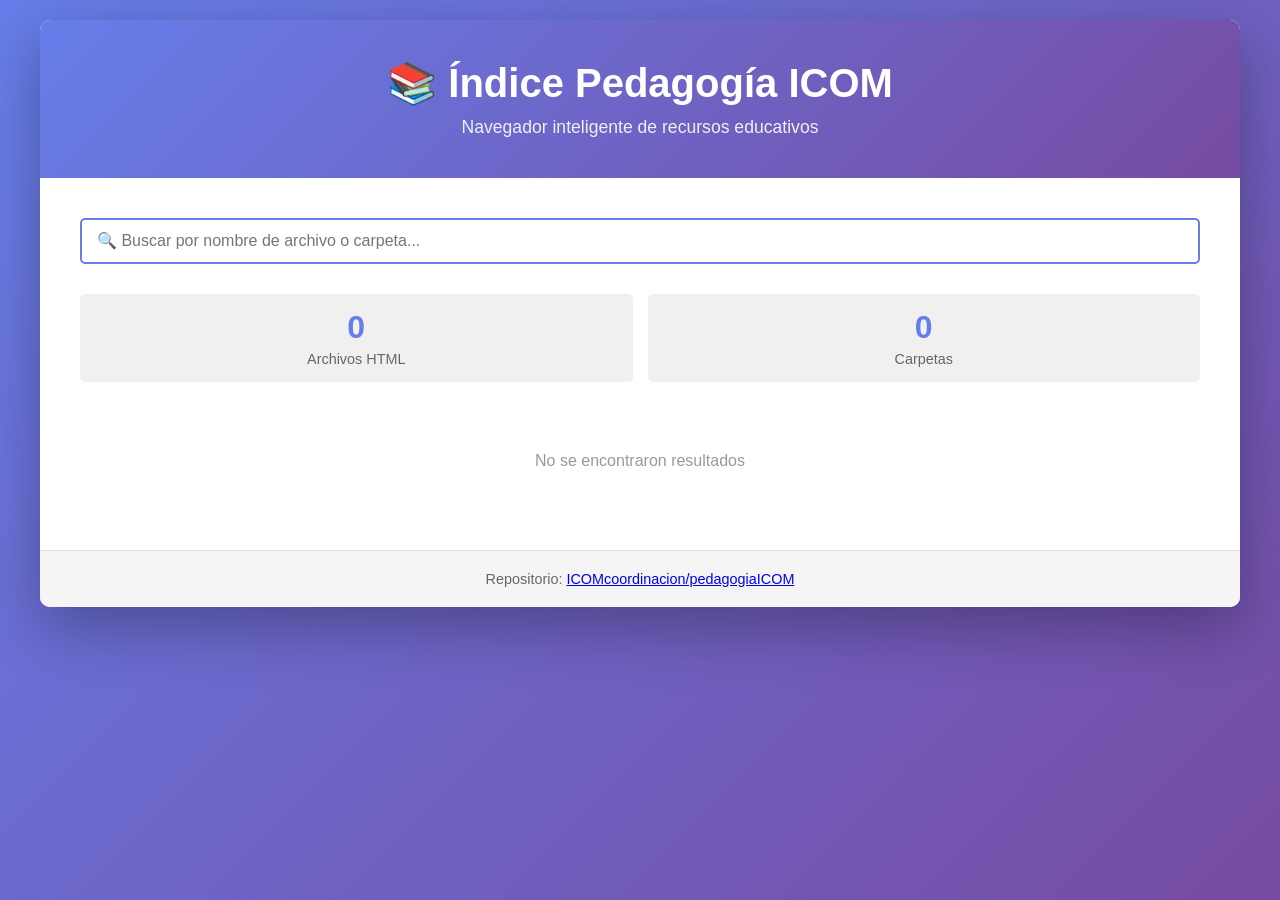
==== index.html @ f0fd4d26 "Create interactive index to browse HTML files" ====
<!DOCTYPE html>
<html lang="es">
<head>
    <meta charset="UTF-8">
    <meta name="viewport" content="width=device-width, initial-scale=1.0">
    <title>Índice - Pedagogía ICOM</title>
    <style>
        * {
            margin: 0;
            padding: 0;
            box-sizing: border-box;
        }

        body {
            font-family: 'Segoe UI', Tahoma, Geneva, Verdana, sans-serif;
            background: linear-gradient(135deg, #667eea 0%, #764ba2 100%);
            min-height: 100vh;
            padding: 20px;
        }

        .container {
            max-width: 1200px;
            margin: 0 auto;
            background: white;
            border-radius: 10px;
            box-shadow: 0 20px 60px rgba(0, 0, 0, 0.3);
            overflow: hidden;
        }

        header {
            background: linear-gradient(135deg, #667eea 0%, #764ba2 100%);
            color: white;
            padding: 40px 20px;
            text-align: center;
        }

        header h1 {
            font-size: 2.5em;
            margin-bottom: 10px;
        }

        header p {
            font-size: 1.1em;
            opacity: 0.9;
        }

        .content {
            padding: 40px;
        }

        .search-box {
            margin-bottom: 30px;
        }

        .search-box input {
            width: 100%;
            padding: 12px 15px;
            font-size: 1em;
            border: 2px solid #667eea;
            border-radius: 5px;
            outline: none;
            transition: border-color 0.3s;
        }

        .search-box input:focus {
            border-color: #764ba2;
        }

        .stats {
            display: grid;
            grid-template-columns: repeat(auto-fit, minmax(200px, 1fr));
            gap: 15px;
            margin-bottom: 30px;
        }

        .stat-card {
            background: #f0f0f0;
            padding: 15px;
            border-radius: 5px;
            text-align: center;
        }

        .stat-card h3 {
            color: #667eea;
            font-size: 2em;
            margin-bottom: 5px;
        }

        .stat-card p {
            color: #666;
            font-size: 0.9em;
        }

        .folders-container {
            display: grid;
            grid-template-columns: repeat(auto-fill, minmax(300px, 1fr));
            gap: 20px;
        }

        .folder {
            background: #f9f9f9;
            border: 2px solid #e0e0e0;
            border-radius: 8px;
            overflow: hidden;
            transition: all 0.3s;
        }

        .folder:hover {
            border-color: #667eea;
            box-shadow: 0 5px 15px rgba(102, 126, 234, 0.2);
        }

        .folder-header {
            background: linear-gradient(135deg, #667eea 0%, #764ba2 100%);
            color: white;
            padding: 15px;
            font-weight: bold;
            cursor: pointer;
            display: flex;
            justify-content: space-between;
            align-items: center;
        }

        .folder-header:hover {
            opacity: 0.9;
        }

        .toggle-icon {
            transition: transform 0.3s;
        }

        .folder.collapsed .toggle-icon {
            transform: rotate(-90deg);
        }

        .folder-files {
            padding: 15px;
            max-height: 500px;
            overflow-y: auto;
        }

        .folder.collapsed .folder-files {
            display: none;
        }

        .file-item {
            padding: 10px 15px;
            margin-bottom: 8px;
            background: white;
            border-left: 4px solid #667eea;
            border-radius: 3px;
            cursor: pointer;
            transition: all 0.3s;
            display: flex;
            justify-content: space-between;
            align-items: center;
        }

        .file-item:hover {
            background: #f0f7ff;
            transform: translateX(5px);
            border-left-color: #764ba2;
        }

        .file-name {
            flex: 1;
            color: #333;
            font-weight: 500;
        }

        .file-icon {
            margin-right: 10px;
            color: #667eea;
        }

        .open-btn {
            background: #667eea;
            color: white;
            border: none;
            padding: 6px 12px;
            border-radius: 3px;
            cursor: pointer;
            font-size: 0.85em;
            transition: background 0.3s;
        }

        .open-btn:hover {
            background: #764ba2;
        }

        .loading {
            text-align: center;
            padding: 40px;
            color: #667eea;
        }

        .spinner {
            border: 4px solid #f3f3f3;
            border-top: 4px solid #667eea;
            border-radius: 50%;
            width: 40px;
            height: 40px;
            animation: spin 1s linear infinite;
            margin: 20px auto;
        }

        @keyframes spin {
            0% { transform: rotate(0deg); }
            100% { transform: rotate(360deg); }
        }

        .no-results {
            text-align: center;
            padding: 40px;
            color: #999;
        }

        .error {
            background: #fee;
            border: 1px solid #fcc;
            color: #c33;
            padding: 15px;
            border-radius: 5px;
            margin-bottom: 20px;
        }

        footer {
            background: #f5f5f5;
            padding: 20px;
            text-align: center;
            color: #666;
            border-top: 1px solid #e0e0e0;
            font-size: 0.9em;
        }

        @media (max-width: 768px) {
            .folders-container {
                grid-template-columns: 1fr;
            }

            header h1 {
                font-size: 1.8em;
            }
        }
    </style>
</head>
<body>
    <div class="container">
        <header>
            <h1>📚 Índice Pedagogía ICOM</h1>
            <p>Navegador inteligente de recursos educativos</p>
        </header>

        <div class="content">
            <div class="search-box">
                <input type="text" id="searchInput" placeholder="🔍 Buscar por nombre de archivo o carpeta...">
            </div>

            <div class="stats">
                <div class="stat-card">
                    <h3 id="totalFiles">-</h3>
                    <p>Archivos HTML</p>
                </div>
                <div class="stat-card">
                    <h3 id="totalFolders">-</h3>
                    <p>Carpetas</p>
                </div>
            </div>

            <div id="errorContainer"></div>

            <div id="loading" class="loading">
                <div class="spinner"></div>
                <p>Cargando archivos...</p>
            </div>

            <div id="foldersContainer" class="folders-container" style="display: none;"></div>
            <div id="noResults" class="no-results" style="display: none;">
                No se encontraron resultados
            </div>
        </div>

        <footer>
            <p>Repositorio: <a href="https://github.com/ICOMcoordinacion/pedagogiaICOM" target="_blank">ICOMcoordinacion/pedagogiaICOM</a></p>
        </footer>
    </div>

    <script>
        const API_BASE = 'https://api.github.com/repos/ICOMcoordinacion/pedagogiaICOM';
        const RAW_BASE = 'https://raw.githubusercontent.com/ICOMcoordinacion/pedagogiaICOM/main';
        const htmlFiles = {};
        let allFiles = [];

        // Función para obtener archivos recursivamente
        async function getHtmlFiles(path = '') {
            try {
                const url = `${API_BASE}/contents${path ? '/' + path : ''}`;
                const response = await fetch(url);
                
                if (!response.ok) {
                    throw new Error(`Error: ${response.status}`);
                }

                const items = await response.json();

                for (const item of items) {
                    if (item.type === 'file' && item.name.endsWith('.html')) {
                        const folder = path || 'Raíz';
                        if (!htmlFiles[folder]) {
                            htmlFiles[folder] = [];
                        }
                        htmlFiles[folder].push({
                            name: item.name,
                            path: item.path,
                            url: item.html_url
                        });
                        allFiles.push({
                            folder: folder,
                            name: item.name,
                            path: item.path,
                            url: item.html_url
                        });
                    } else if (item.type === 'dir') {
                        await getHtmlFiles(item.path);
                    }
                }
            } catch (error) {
                console.error('Error fetching files:', error);
            }
        }

        // Renderizar carpetas y archivos
        function renderFolders(filesToRender = htmlFiles) {
            const container = document.getElementById('foldersContainer');
            container.innerHTML = '';

            let hasFiles = false;

            for (const [folder, files] of Object.entries(filesToRender)) {
                if (files.length === 0) continue;
                hasFiles = true;

                const folderDiv = document.createElement('div');
                folderDiv.className = 'folder';
                folderDiv.innerHTML = `
                    <div class="folder-header">
                        <span>📁 ${folder}</span>
                        <span class="toggle-icon">▼</span>
                    </div>
                    <div class="folder-files">
                        ${files.map(file => `
                            <div class="file-item">
                                <div class="file-name">
                                    <span class="file-icon">📄</span>${file.name}
                                </div>
                                <button class="open-btn" onclick="window.open('${RAW_BASE}/${file.path}', '_blank')">
                                    Abrir
                                </button>
                            </div>
                        `).join('')}
                    </div>
                `;

                folderDiv.querySelector('.folder-header').addEventListener('click', function() {
                    folderDiv.classList.toggle('collapsed');
                });

                container.appendChild(folderDiv);
            }

            document.getElementById('loading').style.display = 'none';
            document.getElementById('foldersContainer').style.display = hasFiles ? 'grid' : 'none';
            document.getElementById('noResults').style.display = hasFiles ? 'none' : 'block';

            // Actualizar estadísticas
            document.getElementById('totalFolders').textContent = Object.keys(filesToRender).filter(f => Object.keys(filesToRender[f]).length > 0).length;
            document.getElementById('totalFiles').textContent = Object.values(filesToRender).reduce((sum, files) => sum + files.length, 0);
        }

        // Búsqueda
        document.getElementById('searchInput').addEventListener('input', function(e) {
            const query = e.target.value.toLowerCase();

            if (!query) {
                renderFolders(htmlFiles);
                return;
            }

            const filtered = {};
            for (const file of allFiles) {
                if (file.name.toLowerCase().includes(query) || file.folder.toLowerCase().includes(query)) {
                    if (!filtered[file.folder]) {
                        filtered[file.folder] = [];
                    }
                    filtered[file.folder].push({
                        name: file.name,
                        path: file.path,
                        url: file.url
                    });
                }
            }

            renderFolders(filtered);
        });

        // Inicializar
        getHtmlFiles().then(() => {
            renderFolders();
        });
    </script>
</body>
</html>
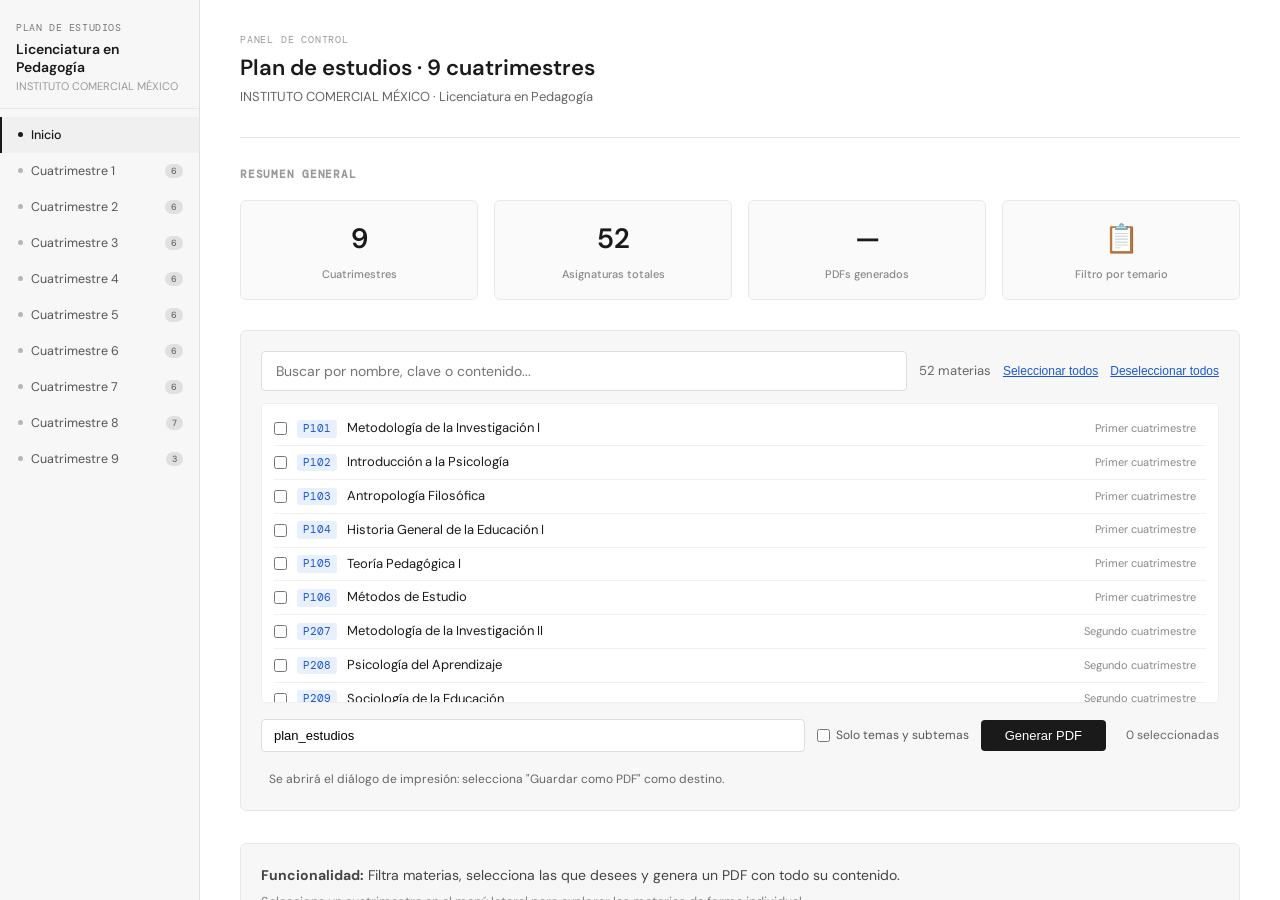
==== commit 773b2e29: "Add files via upload" ====
--- a/index.html
+++ b/index.html
@@ -1,412 +1,56 @@
 <!DOCTYPE html>
 <html lang="es">
 <head>
-    <meta charset="UTF-8">
-    <meta name="viewport" content="width=device-width, initial-scale=1.0">
-    <title>Índice - Pedagogía ICOM</title>
-    <style>
-        * {
-            margin: 0;
-            padding: 0;
-            box-sizing: border-box;
-        }
-
-        body {
-            font-family: 'Segoe UI', Tahoma, Geneva, Verdana, sans-serif;
-            background: linear-gradient(135deg, #667eea 0%, #764ba2 100%);
-            min-height: 100vh;
-            padding: 20px;
-        }
-
-        .container {
-            max-width: 1200px;
-            margin: 0 auto;
-            background: white;
-            border-radius: 10px;
-            box-shadow: 0 20px 60px rgba(0, 0, 0, 0.3);
-            overflow: hidden;
-        }
-
-        header {
-            background: linear-gradient(135deg, #667eea 0%, #764ba2 100%);
-            color: white;
-            padding: 40px 20px;
-            text-align: center;
-        }
-
-        header h1 {
-            font-size: 2.5em;
-            margin-bottom: 10px;
-        }
-
-        header p {
-            font-size: 1.1em;
-            opacity: 0.9;
-        }
-
-        .content {
-            padding: 40px;
-        }
-
-        .search-box {
-            margin-bottom: 30px;
-        }
-
-        .search-box input {
-            width: 100%;
-            padding: 12px 15px;
-            font-size: 1em;
-            border: 2px solid #667eea;
-            border-radius: 5px;
-            outline: none;
-            transition: border-color 0.3s;
-        }
-
-        .search-box input:focus {
-            border-color: #764ba2;
-        }
-
-        .stats {
-            display: grid;
-            grid-template-columns: repeat(auto-fit, minmax(200px, 1fr));
-            gap: 15px;
-            margin-bottom: 30px;
-        }
-
-        .stat-card {
-            background: #f0f0f0;
-            padding: 15px;
-            border-radius: 5px;
-            text-align: center;
-        }
-
-        .stat-card h3 {
-            color: #667eea;
-            font-size: 2em;
-            margin-bottom: 5px;
-        }
-
-        .stat-card p {
-            color: #666;
-            font-size: 0.9em;
-        }
-
-        .folders-container {
-            display: grid;
-            grid-template-columns: repeat(auto-fill, minmax(300px, 1fr));
-            gap: 20px;
-        }
-
-        .folder {
-            background: #f9f9f9;
-            border: 2px solid #e0e0e0;
-            border-radius: 8px;
-            overflow: hidden;
-            transition: all 0.3s;
-        }
-
-        .folder:hover {
-            border-color: #667eea;
-            box-shadow: 0 5px 15px rgba(102, 126, 234, 0.2);
-        }
-
-        .folder-header {
-            background: linear-gradient(135deg, #667eea 0%, #764ba2 100%);
-            color: white;
-            padding: 15px;
-            font-weight: bold;
-            cursor: pointer;
-            display: flex;
-            justify-content: space-between;
-            align-items: center;
-        }
-
-        .folder-header:hover {
-            opacity: 0.9;
-        }
-
-        .toggle-icon {
-            transition: transform 0.3s;
-        }
-
-        .folder.collapsed .toggle-icon {
-            transform: rotate(-90deg);
-        }
-
-        .folder-files {
-            padding: 15px;
-            max-height: 500px;
-            overflow-y: auto;
-        }
-
-        .folder.collapsed .folder-files {
-            display: none;
-        }
-
-        .file-item {
-            padding: 10px 15px;
-            margin-bottom: 8px;
-            background: white;
-            border-left: 4px solid #667eea;
-            border-radius: 3px;
-            cursor: pointer;
-            transition: all 0.3s;
-            display: flex;
-            justify-content: space-between;
-            align-items: center;
-        }
-
-        .file-item:hover {
-            background: #f0f7ff;
-            transform: translateX(5px);
-            border-left-color: #764ba2;
-        }
-
-        .file-name {
-            flex: 1;
-            color: #333;
-            font-weight: 500;
-        }
-
-        .file-icon {
-            margin-right: 10px;
-            color: #667eea;
-        }
-
-        .open-btn {
-            background: #667eea;
-            color: white;
-            border: none;
-            padding: 6px 12px;
-            border-radius: 3px;
-            cursor: pointer;
-            font-size: 0.85em;
-            transition: background 0.3s;
-        }
-
-        .open-btn:hover {
-            background: #764ba2;
-        }
-
-        .loading {
-            text-align: center;
-            padding: 40px;
-            color: #667eea;
-        }
-
-        .spinner {
-            border: 4px solid #f3f3f3;
-            border-top: 4px solid #667eea;
-            border-radius: 50%;
-            width: 40px;
-            height: 40px;
-            animation: spin 1s linear infinite;
-            margin: 20px auto;
-        }
-
-        @keyframes spin {
-            0% { transform: rotate(0deg); }
-            100% { transform: rotate(360deg); }
-        }
-
-        .no-results {
-            text-align: center;
-            padding: 40px;
-            color: #999;
-        }
-
-        .error {
-            background: #fee;
-            border: 1px solid #fcc;
-            color: #c33;
-            padding: 15px;
-            border-radius: 5px;
-            margin-bottom: 20px;
-        }
-
-        footer {
-            background: #f5f5f5;
-            padding: 20px;
-            text-align: center;
-            color: #666;
-            border-top: 1px solid #e0e0e0;
-            font-size: 0.9em;
-        }
-
-        @media (max-width: 768px) {
-            .folders-container {
-                grid-template-columns: 1fr;
-            }
-
-            header h1 {
-                font-size: 1.8em;
-            }
-        }
-    </style>
+  <meta charset="UTF-8" />
+  <meta name="viewport" content="width=device-width, initial-scale=1.0" />
+  <title>Plan de estudios · Pedagogía</title>
+  <link rel="icon" href="https://github.com/ICOMcoordinacion/pedagogiaICOM/raw/c6e2937d768a2ba422888f55374ee7c01f853eaa/Icom.jpg" type="image/jpeg">
+  <link rel="preconnect" href="https://fonts.googleapis.com">
+  <link href="https://fonts.googleapis.com/css2?family=DM+Sans:wght@300;400;500;600&family=DM+Mono:wght@400;500&display=swap" rel="stylesheet">
+  <link rel="stylesheet" href="styles.css">
+  <!-- Estilos exclusivos de impresión/PDF: se aplican solo al imprimir -->
+  <link rel="stylesheet" href="print.css" media="print">
 </head>
 <body>
-    <div class="container">
-        <header>
-            <h1>📚 Índice Pedagogía ICOM</h1>
-            <p>Navegador inteligente de recursos educativos</p>
-        </header>
+<div class="shell">
 
-        <div class="content">
-            <div class="search-box">
-                <input type="text" id="searchInput" placeholder="🔍 Buscar por nombre de archivo o carpeta...">
-            </div>
+  <!-- SIDEBAR PRINCIPAL: Inicio + Cuatrimestres -->
+  <aside class="sidebar-principal">
+    <div class="sb-header">
+      <div class="sb-badge">Plan de estudios</div>
+      <div class="sb-title">Licenciatura en Pedagogía</div>
+      <div class="sb-subtitle">INSTITUTO COMERCIAL MÉXICO</div>
+    </div>
+    <nav class="sb-nav" id="navCuatrimestres"></nav>
+  </aside>
 
-            <div class="stats">
-                <div class="stat-card">
-                    <h3 id="totalFiles">-</h3>
-                    <p>Archivos HTML</p>
-                </div>
-                <div class="stat-card">
-                    <h3 id="totalFolders">-</h3>
-                    <p>Carpetas</p>
-                </div>
-            </div>
+  <!-- SIDEBAR SECUNDARIO: Materias del cuatrimestre activo -->
+  <aside class="sidebar-secundario hidden" id="sidebarSecundario">
+    <div class="sb-header">
+      <div class="sb-badge" id="secBadge">Materias</div>
+      <div class="sb-title" id="secTitle">Selecciona un cuatrimestre</div>
+      <div class="sb-subtitle" id="secSubtitle"></div>
+    </div>
+    <nav class="sb-nav" id="navMaterias">
+      <div class="placeholder-msg" style="padding:20px;font-size:13px;color:#aaa;">Selecciona un cuatrimestre<br>para ver sus materias</div>
+    </nav>
+  </aside>
 
-            <div id="errorContainer"></div>
+  <!-- PANEL PRINCIPAL -->
+  <main class="main" id="panelPrincipal">
+    <div class="placeholder-msg" style="margin-top:60px;">
+      <strong>Bienvenido al portal de asignaturas</strong><br>
+      Selecciona un cuatrimestre en el panel izquierdo y luego una materia.
+    </div>
+  </main>
 
-            <div id="loading" class="loading">
-                <div class="spinner"></div>
-                <p>Cargando archivos...</p>
-            </div>
+</div>
 
-            <div id="foldersContainer" class="folders-container" style="display: none;"></div>
-            <div id="noResults" class="no-results" style="display: none;">
-                No se encontraron resultados
-            </div>
-        </div>
+<!-- Contenedor de impresión: oculto en pantalla, print.css lo muestra al imprimir -->
+<div id="printRoot" style="display:none;"></div>
 
-        <footer>
-            <p>Repositorio: <a href="https://github.com/ICOMcoordinacion/pedagogiaICOM" target="_blank">ICOMcoordinacion/pedagogiaICOM</a></p>
-        </footer>
-    </div>
-
-    <script>
-        const API_BASE = 'https://api.github.com/repos/ICOMcoordinacion/pedagogiaICOM';
-        const RAW_BASE = 'https://raw.githubusercontent.com/ICOMcoordinacion/pedagogiaICOM/main';
-        const htmlFiles = {};
-        let allFiles = [];
-
-        // Función para obtener archivos recursivamente
-        async function getHtmlFiles(path = '') {
-            try {
-                const url = `${API_BASE}/contents${path ? '/' + path : ''}`;
-                const response = await fetch(url);
-                
-                if (!response.ok) {
-                    throw new Error(`Error: ${response.status}`);
-                }
-
-                const items = await response.json();
-
-                for (const item of items) {
-                    if (item.type === 'file' && item.name.endsWith('.html')) {
-                        const folder = path || 'Raíz';
-                        if (!htmlFiles[folder]) {
-                            htmlFiles[folder] = [];
-                        }
-                        htmlFiles[folder].push({
-                            name: item.name,
-                            path: item.path,
-                            url: item.html_url
-                        });
-                        allFiles.push({
-                            folder: folder,
-                            name: item.name,
-                            path: item.path,
-                            url: item.html_url
-                        });
-                    } else if (item.type === 'dir') {
-                        await getHtmlFiles(item.path);
-                    }
-                }
-            } catch (error) {
-                console.error('Error fetching files:', error);
-            }
-        }
-
-        // Renderizar carpetas y archivos
-        function renderFolders(filesToRender = htmlFiles) {
-            const container = document.getElementById('foldersContainer');
-            container.innerHTML = '';
-
-            let hasFiles = false;
-
-            for (const [folder, files] of Object.entries(filesToRender)) {
-                if (files.length === 0) continue;
-                hasFiles = true;
-
-                const folderDiv = document.createElement('div');
-                folderDiv.className = 'folder';
-                folderDiv.innerHTML = `
-                    <div class="folder-header">
-                        <span>📁 ${folder}</span>
-                        <span class="toggle-icon">▼</span>
-                    </div>
-                    <div class="folder-files">
-                        ${files.map(file => `
-                            <div class="file-item">
-                                <div class="file-name">
-                                    <span class="file-icon">📄</span>${file.name}
-                                </div>
-                                <button class="open-btn" onclick="window.open('${RAW_BASE}/${file.path}', '_blank')">
-                                    Abrir
-                                </button>
-                            </div>
-                        `).join('')}
-                    </div>
-                `;
-
-                folderDiv.querySelector('.folder-header').addEventListener('click', function() {
-                    folderDiv.classList.toggle('collapsed');
-                });
-
-                container.appendChild(folderDiv);
-            }
-
-            document.getElementById('loading').style.display = 'none';
-            document.getElementById('foldersContainer').style.display = hasFiles ? 'grid' : 'none';
-            document.getElementById('noResults').style.display = hasFiles ? 'none' : 'block';
-
-            // Actualizar estadísticas
-            document.getElementById('totalFolders').textContent = Object.keys(filesToRender).filter(f => Object.keys(filesToRender[f]).length > 0).length;
-            document.getElementById('totalFiles').textContent = Object.values(filesToRender).reduce((sum, files) => sum + files.length, 0);
-        }
-
-        // Búsqueda
-        document.getElementById('searchInput').addEventListener('input', function(e) {
-            const query = e.target.value.toLowerCase();
-
-            if (!query) {
-                renderFolders(htmlFiles);
-                return;
-            }
-
-            const filtered = {};
-            for (const file of allFiles) {
-                if (file.name.toLowerCase().includes(query) || file.folder.toLowerCase().includes(query)) {
-                    if (!filtered[file.folder]) {
-                        filtered[file.folder] = [];
-                    }
-                    filtered[file.folder].push({
-                        name: file.name,
-                        path: file.path,
-                        url: file.url
-                    });
-                }
-            }
-
-            renderFolders(filtered);
-        });
-
-        // Inicializar
-        getHtmlFiles().then(() => {
-            renderFolders();
-        });
-    </script>
+<script src="data.js"></script>
+<script src="pdf.js"></script>
+<script src="app.js"></script>
 </body>
 </html>
--- a/styles.css
+++ b/styles.css
@@ -0,0 +1,537 @@
+/* Estilos de la interfaz del plan de estudios
+   Paleta: acento azul #1a56db, texto #1a1a1a, bordes #e8e8e8/#f0f0f0
+   Tipografía: DM Sans (texto) y DM Mono (etiquetas, claves) */
+    @import url('https://fonts.googleapis.com/css2?family=DM+Sans:wght@300;400;500;600&family=DM+Mono:wght@400;500&display=swap');
+
+    * {
+      box-sizing: border-box;
+      margin: 0;
+      padding: 0;
+    }
+
+    body {
+      font-family: 'DM Sans', sans-serif;
+      background: #fff;
+      color: #1a1a1a;
+      font-size: 14px;
+      line-height: 1.6;
+    }
+
+    .shell {
+      display: flex;
+      height: 100vh;
+      overflow: hidden;
+    }
+
+    .sidebar-principal {
+      width: 200px;
+      min-width: 200px;
+      border-right: 1px solid #e0e0e0;
+      background: #f7f7f7;
+      display: flex;
+      flex-direction: column;
+      flex-shrink: 0;
+    }
+
+    .sidebar-secundario {
+      width: 260px;
+      min-width: 260px;
+      border-right: 1px solid #e8e8e8;
+      background: #fafafa;
+      display: flex;
+      flex-direction: column;
+      flex-shrink: 0;
+      transition: all 0.15s;
+      overflow: hidden;
+    }
+
+    .sidebar-secundario.hidden {
+      width: 0;
+      min-width: 0;
+      border: none;
+      padding: 0;
+      overflow: hidden;
+      opacity: 0;
+      pointer-events: none;
+    }
+
+    .sb-header {
+      padding: 20px 16px 12px;
+      border-bottom: 1px solid #e8e8e8;
+      position: relative;
+    }
+
+    .sb-badge {
+      font-family: 'DM Mono', monospace;
+      font-size: 10px;
+      color: #777;
+      letter-spacing: .06em;
+      text-transform: uppercase;
+      margin-bottom: 4px;
+    }
+
+    .sb-title {
+      font-size: 14px;
+      font-weight: 600;
+      color: #1a1a1a;
+      line-height: 1.3;
+    }
+
+    .sb-subtitle {
+      font-size: 11px;
+      color: #999;
+      margin-top: 2px;
+    }
+
+    .sb-nav {
+      padding: 8px 0;
+      flex: 1;
+      overflow-y: auto;
+    }
+
+    .nav-item {
+      display: flex;
+      align-items: center;
+      gap: 8px;
+      padding: 8px 16px;
+      cursor: pointer;
+      border-left: 2px solid transparent;
+      font-size: 12.5px;
+      color: #555;
+      transition: all .15s;
+    }
+
+    .nav-item:hover {
+      background: #f0f0f0;
+      color: #1a1a1a;
+    }
+
+    .nav-item.active {
+      border-left-color: #1a1a1a;
+      background: #f0f0f0;
+      color: #1a1a1a;
+      font-weight: 500;
+    }
+
+    .nav-dot {
+      width: 5px;
+      height: 5px;
+      border-radius: 50%;
+      background: currentColor;
+      opacity: .4;
+      flex-shrink: 0;
+    }
+
+    .nav-item.active .nav-dot {
+      opacity: 1;
+    }
+
+    .nav-item .badge-materias {
+      margin-left: auto;
+      background: #e0e0e0;
+      border-radius: 10px;
+      padding: 0 6px;
+      font-size: 9px;
+      color: #666;
+      font-weight: 500;
+    }
+
+    .sidebar-secundario .nav-item {
+      padding-left: 20px;
+      font-size: 12px;
+    }
+
+    .sidebar-secundario .nav-item .nav-dot {
+      background: #aaa;
+    }
+
+    .main {
+      flex: 1;
+      overflow-y: auto;
+      padding: 32px 40px;
+      background: #fff;
+    }
+
+    .tag {
+      display: inline-flex;
+      align-items: center;
+      padding: 2px 8px;
+      border-radius: 3px;
+      font-size: 11px;
+      font-weight: 500;
+      font-family: 'DM Mono', monospace;
+    }
+
+    .tag-clave {
+      background: #e8f0fe;
+      color: #1a56db;
+    }
+
+    .doc-header {
+      margin-bottom: 28px;
+      padding-bottom: 20px;
+      border-bottom: 1px solid #e8e8e8;
+    }
+
+    .doc-type {
+      font-family: 'DM Mono', monospace;
+      font-size: 10px;
+      color: #999;
+      letter-spacing: .08em;
+      text-transform: uppercase;
+      margin-bottom: 6px;
+    }
+
+    .doc-title {
+      font-size: 22px;
+      font-weight: 600;
+      line-height: 1.3;
+      margin-bottom: 4px;
+    }
+
+    .doc-sub {
+      font-size: 13px;
+      color: #666;
+      margin-bottom: 10px;
+    }
+
+    .meta-row {
+      display: flex;
+      flex-wrap: wrap;
+      gap: 16px;
+      margin-top: 12px;
+    }
+
+    .meta-item {
+      display: flex;
+      flex-direction: column;
+      gap: 2px;
+    }
+
+    .meta-label {
+      font-size: 10px;
+      color: #999;
+      text-transform: uppercase;
+      letter-spacing: .06em;
+      font-family: 'DM Mono', monospace;
+    }
+
+    .meta-val {
+      font-size: 13px;
+      font-weight: 500;
+    }
+
+    .section {
+      display: none;
+      animation: fadeIn .2s ease;
+    }
+
+    .section.active {
+      display: block;
+    }
+
+    @keyframes fadeIn {
+      from {
+        opacity: 0;
+        transform: translateY(4px);
+      }
+      to {
+        opacity: 1;
+        transform: translateY(0);
+      }
+    }
+
+    .section-title {
+      font-size: 11px;
+      font-weight: 600;
+      color: #999;
+      text-transform: uppercase;
+      letter-spacing: .07em;
+      font-family: 'DM Mono', monospace;
+      margin-bottom: 16px;
+    }
+
+    .card {
+      border: 1px solid #e8e8e8;
+      border-radius: 6px;
+      padding: 18px 20px;
+      margin-bottom: 14px;
+      position: relative;
+    }
+
+    .card-label {
+      font-size: 10px;
+      font-weight: 600;
+      text-transform: uppercase;
+      letter-spacing: .07em;
+      color: #999;
+      font-family: 'DM Mono', monospace;
+      margin-bottom: 6px;
+      display: flex;
+      justify-content: space-between;
+      align-items: center;
+    }
+
+    .copy-btn {
+      cursor: pointer;
+      font-size: 14px;
+      padding: 2px 6px;
+      border-radius: 4px;
+      transition: background 0.15s;
+      user-select: none;
+      opacity: 0.5;
+    }
+    .copy-btn:hover {
+      background: #e0e0e0;
+      opacity: 1;
+    }
+    .copy-btn.copied {
+      opacity: 1;
+      color: #15803d;
+    }
+
+    .card-body {
+      font-size: 13.5px;
+      color: #2a2a2a;
+      line-height: 1.65;
+    }
+
+    .card-body ul {
+      margin: 4px 0 4px 20px;
+      list-style: disc;
+    }
+
+    .card-body ul li {
+      margin-bottom: 2px;
+    }
+
+    .two-col {
+      display: grid;
+      grid-template-columns: 1fr 1fr;
+      gap: 16px;
+    }
+
+    .ft {
+      width: 100%;
+      border-collapse: collapse;
+      font-size: 12.5px;
+    }
+
+    .ft th {
+      text-align: left;
+      padding: 8px 12px;
+      background: #f5f5f5;
+      font-size: 10.5px;
+      font-weight: 600;
+      text-transform: uppercase;
+      letter-spacing: .05em;
+      color: #666;
+      border-bottom: 1px solid #e0e0e0;
+    }
+
+    .ft td {
+      padding: 9px 12px;
+      border-bottom: 1px solid #f0f0f0;
+      color: #333;
+      vertical-align: top;
+      line-height: 1.5;
+    }
+
+    .ft tr:last-child td {
+      border-bottom: none;
+    }
+
+    .pill {
+      display: inline-block;
+      padding: 1px 7px;
+      border-radius: 3px;
+      background: #f0f0f0;
+      font-family: 'DM Mono', monospace;
+      font-size: 10.5px;
+      color: #555;
+    }
+
+    .placeholder-msg {
+      padding: 40px 20px;
+      text-align: center;
+      color: #999;
+      font-size: 14px;
+    }
+
+    .placeholder-msg strong {
+      color: #666;
+    }
+
+    .dashboard-grid {
+      display: grid;
+      grid-template-columns: repeat(auto-fill, minmax(200px, 1fr));
+      gap: 16px;
+      margin-top: 12px;
+    }
+    .dashboard-card {
+      background: #fafafa;
+      border: 1px solid #e8e8e8;
+      border-radius: 6px;
+      padding: 16px;
+      text-align: center;
+    }
+    .dashboard-card .numero {
+      font-size: 28px;
+      font-weight: 600;
+      color: #1a1a1a;
+    }
+    .dashboard-card .etiqueta {
+      font-size: 11px;
+      color: #888;
+      font-weight: 500;
+      margin-top: 4px;
+    }
+
+    .filter-section {
+      margin-top: 30px;
+      padding: 20px;
+      background: #f7f7f7;
+      border-radius: 6px;
+      border: 1px solid #e8e8e8;
+    }
+    .filter-section .filter-input {
+      width: 100%;
+      padding: 10px 14px;
+      border: 1px solid #ddd;
+      border-radius: 4px;
+      font-size: 14px;
+      font-family: inherit;
+      margin-bottom: 16px;
+    }
+    .filter-section .filter-input:focus {
+      outline: none;
+      border-color: #1a1a1a;
+    }
+    .materia-item {
+      display: flex;
+      align-items: center;
+      gap: 10px;
+      padding: 6px 0;
+      border-bottom: 1px solid #f0f0f0;
+      font-size: 13px;
+    }
+    .materia-item .badge-clave {
+      font-family: 'DM Mono', monospace;
+      font-size: 11px;
+      color: #1a56db;
+      background: #e8f0fe;
+      padding: 0 6px;
+      border-radius: 3px;
+      min-width: 40px;
+      text-align: center;
+    }
+    .materia-item .nombre {
+      flex: 1;
+    }
+    .materia-item .cuatri {
+      color: #888;
+      font-size: 11px;
+      margin-right: 10px;
+    }
+    .pdf-actions {
+      margin-top: 16px;
+      display: flex;
+      flex-wrap: wrap;
+      gap: 12px;
+      align-items: center;
+    }
+    .pdf-actions input[type="text"] {
+      flex: 1;
+      min-width: 180px;
+      padding: 8px 12px;
+      border: 1px solid #ddd;
+      border-radius: 4px;
+      font-size: 13px;
+    }
+    .btn-pdf {
+      background: #1a1a1a;
+      color: #fff;
+      border: none;
+      padding: 8px 24px;
+      border-radius: 4px;
+      font-size: 13px;
+      font-weight: 500;
+      cursor: pointer;
+      transition: background 0.15s;
+    }
+    .btn-pdf:hover {
+      background: #333;
+    }
+    .btn-pdf:disabled {
+      opacity: 0.5;
+      cursor: not-allowed;
+    }
+    .seleccionadas-info {
+      font-size: 12px;
+      color: #666;
+      margin-left: 8px;
+    }
+    .select-all-btn {
+      background: none;
+      border: none;
+      color: #1a56db;
+      cursor: pointer;
+      font-size: 12px;
+      text-decoration: underline;
+    }
+    .select-all-btn:hover {
+      color: #0d3b8c;
+    }
+
+    ::-webkit-scrollbar {
+      width: 4px;
+    }
+    ::-webkit-scrollbar-thumb {
+      background: #ddd;
+      border-radius: 2px;
+    }
+
+    @media (max-width: 900px) {
+      .sidebar-principal {
+        width: 140px;
+        min-width: 140px;
+      }
+      .sidebar-secundario {
+        width: 200px;
+        min-width: 200px;
+      }
+      .main {
+        padding: 20px;
+      }
+      .two-col {
+        grid-template-columns: 1fr;
+      }
+    }
+
+    @media (max-width: 640px) {
+      .shell {
+        flex-direction: column;
+        height: auto;
+        overflow: visible;
+      }
+      .sidebar-principal,
+      .sidebar-secundario {
+        width: 100%;
+        min-width: unset;
+        border-right: none;
+        border-bottom: 1px solid #e8e8e8;
+        max-height: 200px;
+        overflow-y: auto;
+      }
+      .sidebar-secundario.hidden {
+        display: none;
+      }
+      .main {
+        overflow-y: visible;
+        height: auto;
+      }
+      .pdf-actions {
+        flex-direction: column;
+        align-items: stretch;
+      }
+    }
--- a/print.css
+++ b/print.css
@@ -0,0 +1,212 @@
+/* ============================================================
+   print.css — Estilos de impresión / generación de PDF
+   Se aplican solo durante la impresión (media="print" en el <link>).
+   Usa el motor de paginación nativo del navegador: @page, break-before,
+   break-inside avoid. Sin canvas, sin librerías externas: el navegador
+   pagina el contenido real, por lo que no hay cortes de texto ni hojas
+   en blanco espurias.
+   Paleta idéntica a la interfaz: acento #1a56db, texto #1a1a1a,
+   bordes #e8e8e8 / #f0f0f0, tipografías DM Sans / DM Mono.
+   ============================================================ */
+
+@page {
+  size: A4;
+  margin: 22mm 20mm;
+}
+
+/* Durante la impresión, oculta toda la interfaz y muestra solo el
+   documento generado en #printRoot */
+.shell { display: none !important; }
+
+#printRoot {
+  display: block !important;
+  font-family: 'DM Sans', Helvetica, Arial, sans-serif;
+  color: #1a1a1a;
+  line-height: 1.6;
+  font-size: 12.5px;
+  -webkit-print-color-adjust: exact;
+  print-color-adjust: exact;
+}
+
+/* ---------- Portada ---------- */
+.pr-portada {
+  display: flex;
+  flex-direction: column;
+  justify-content: center;
+  min-height: 233mm; /* alto de página menos márgenes (297 - 2*22mm ≈ 253mm; se deja margen de aire) */
+  break-after: page;
+}
+
+.pr-badge {
+  font-family: 'DM Mono', monospace;
+  font-size: 12px;
+  letter-spacing: .1em;
+  text-transform: uppercase;
+  color: #1a56db;
+  background: #e8f0fe;
+  display: inline-block;
+  padding: 5px 14px;
+  border-radius: 3px;
+  margin-bottom: 26px;
+  width: fit-content;
+}
+
+.pr-portada h1 {
+  font-size: 34px;
+  font-weight: 600;
+  line-height: 1.3;
+  margin-bottom: 10px;
+  max-width: 140mm;
+}
+
+.pr-portada .pr-inst {
+  font-size: 15px;
+  color: #666;
+  margin-bottom: 44px;
+}
+
+.pr-portada .pr-meta {
+  border-top: 1px solid #e0e0e0;
+  padding-top: 16px;
+  margin-bottom: 34px;
+  font-size: 11.5px;
+  color: #888;
+  font-family: 'DM Mono', monospace;
+}
+.pr-portada .pr-meta div { margin-bottom: 5px; }
+
+.pr-toc-title {
+  font-family: 'DM Mono', monospace;
+  font-size: 10.5px;
+  font-weight: 600;
+  letter-spacing: .07em;
+  text-transform: uppercase;
+  color: #999;
+  margin-bottom: 8px;
+}
+
+.pr-toc-item {
+  display: flex;
+  justify-content: space-between;
+  gap: 14px;
+  padding: 7px 0;
+  border-bottom: 1px solid #f0f0f0;
+  font-size: 12.5px;
+  break-inside: avoid;
+}
+.pr-toc-item .num {
+  font-family: 'DM Mono', monospace;
+  color: #1a56db;
+  min-width: 22px;
+}
+.pr-toc-item .nombre { flex: 1; color: #1a1a1a; }
+.pr-toc-item .cuatri { color: #999; font-size: 11px; white-space: nowrap; }
+
+/* ---------- Página por materia ---------- */
+.pr-materia {
+  display: flex;
+  flex-direction: column;
+  min-height: 233mm;
+  break-before: page;
+}
+.pr-materia:first-of-type { break-before: avoid; }
+
+.pr-body { flex: 1 0 auto; }
+
+.pr-header {
+  border-bottom: 2px solid #1a1a1a;
+  padding-bottom: 16px;
+  margin-bottom: 24px;
+  break-inside: avoid;
+}
+.pr-header .pr-doctype {
+  font-family: 'DM Mono', monospace;
+  font-size: 10.5px;
+  letter-spacing: .08em;
+  text-transform: uppercase;
+  color: #999;
+  margin-bottom: 8px;
+  display: flex;
+  justify-content: space-between;
+}
+.pr-header h2 {
+  font-size: 23px;
+  font-weight: 600;
+  color: #1a1a1a;
+  margin-bottom: 8px;
+}
+.pr-tag {
+  font-family: 'DM Mono', monospace;
+  font-size: 11.5px;
+  color: #1a56db;
+  background: #e8f0fe;
+  padding: 3px 10px;
+  border-radius: 3px;
+}
+
+.pr-objetivo {
+  font-size: 12.5px;
+  margin: 0 0 26px 0;
+  padding: 14px 18px;
+  background: #f7f9fc;
+  border-left: 3px solid #1a56db;
+  border-radius: 0 4px 4px 0;
+  break-inside: avoid;
+}
+.pr-objetivo strong {
+  display: block;
+  font-family: 'DM Mono', monospace;
+  font-size: 9.5px;
+  letter-spacing: .06em;
+  text-transform: uppercase;
+  color: #1a56db;
+  margin-bottom: 5px;
+}
+
+.pr-section-title {
+  font-family: 'DM Mono', monospace;
+  font-size: 10.5px;
+  font-weight: 600;
+  letter-spacing: .07em;
+  text-transform: uppercase;
+  color: #999;
+  margin: 0 0 14px 0;
+  break-after: avoid;
+}
+
+/* Temas: tarjetas con borde, igual que la interfaz (.card) */
+.pr-tema {
+  border: 1px solid #e8e8e8;
+  border-radius: 6px;
+  padding: 14px 18px;
+  margin-bottom: 14px;
+  break-inside: avoid;
+}
+.pr-tema .pr-titulo {
+  font-weight: 600;
+  font-size: 13px;
+  color: #1a1a1a;
+  display: block;
+  margin-bottom: 8px;
+}
+.pr-tema ul {
+  margin: 0 0 0 20px;
+  padding: 0;
+}
+.pr-tema li {
+  font-size: 11.5px;
+  color: #444;
+  margin-bottom: 4px;
+}
+
+.pr-footer {
+  margin-top: auto;
+  padding-top: 14px;
+  border-top: 1px solid #e0e0e0;
+  font-size: 10px;
+  color: #999;
+  display: flex;
+  justify-content: space-between;
+  font-family: 'DM Mono', monospace;
+  break-inside: avoid;
+}
